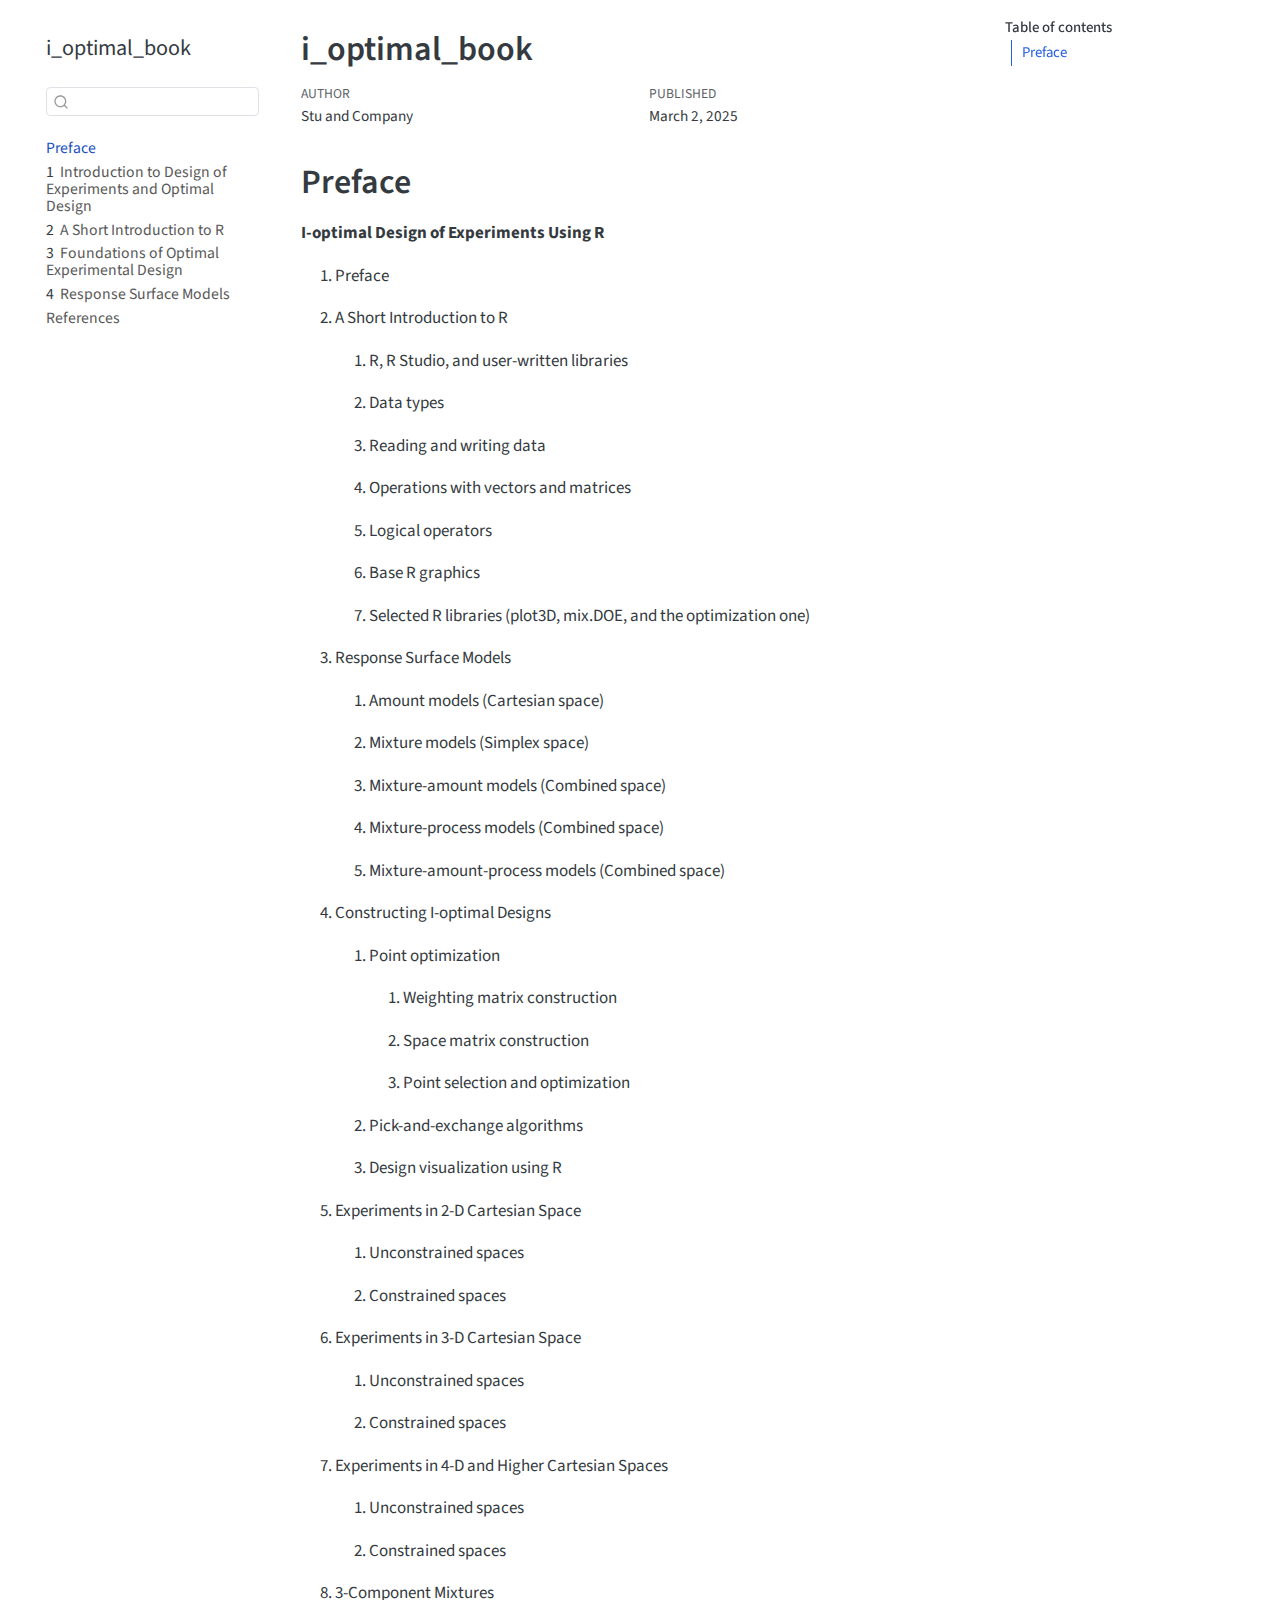
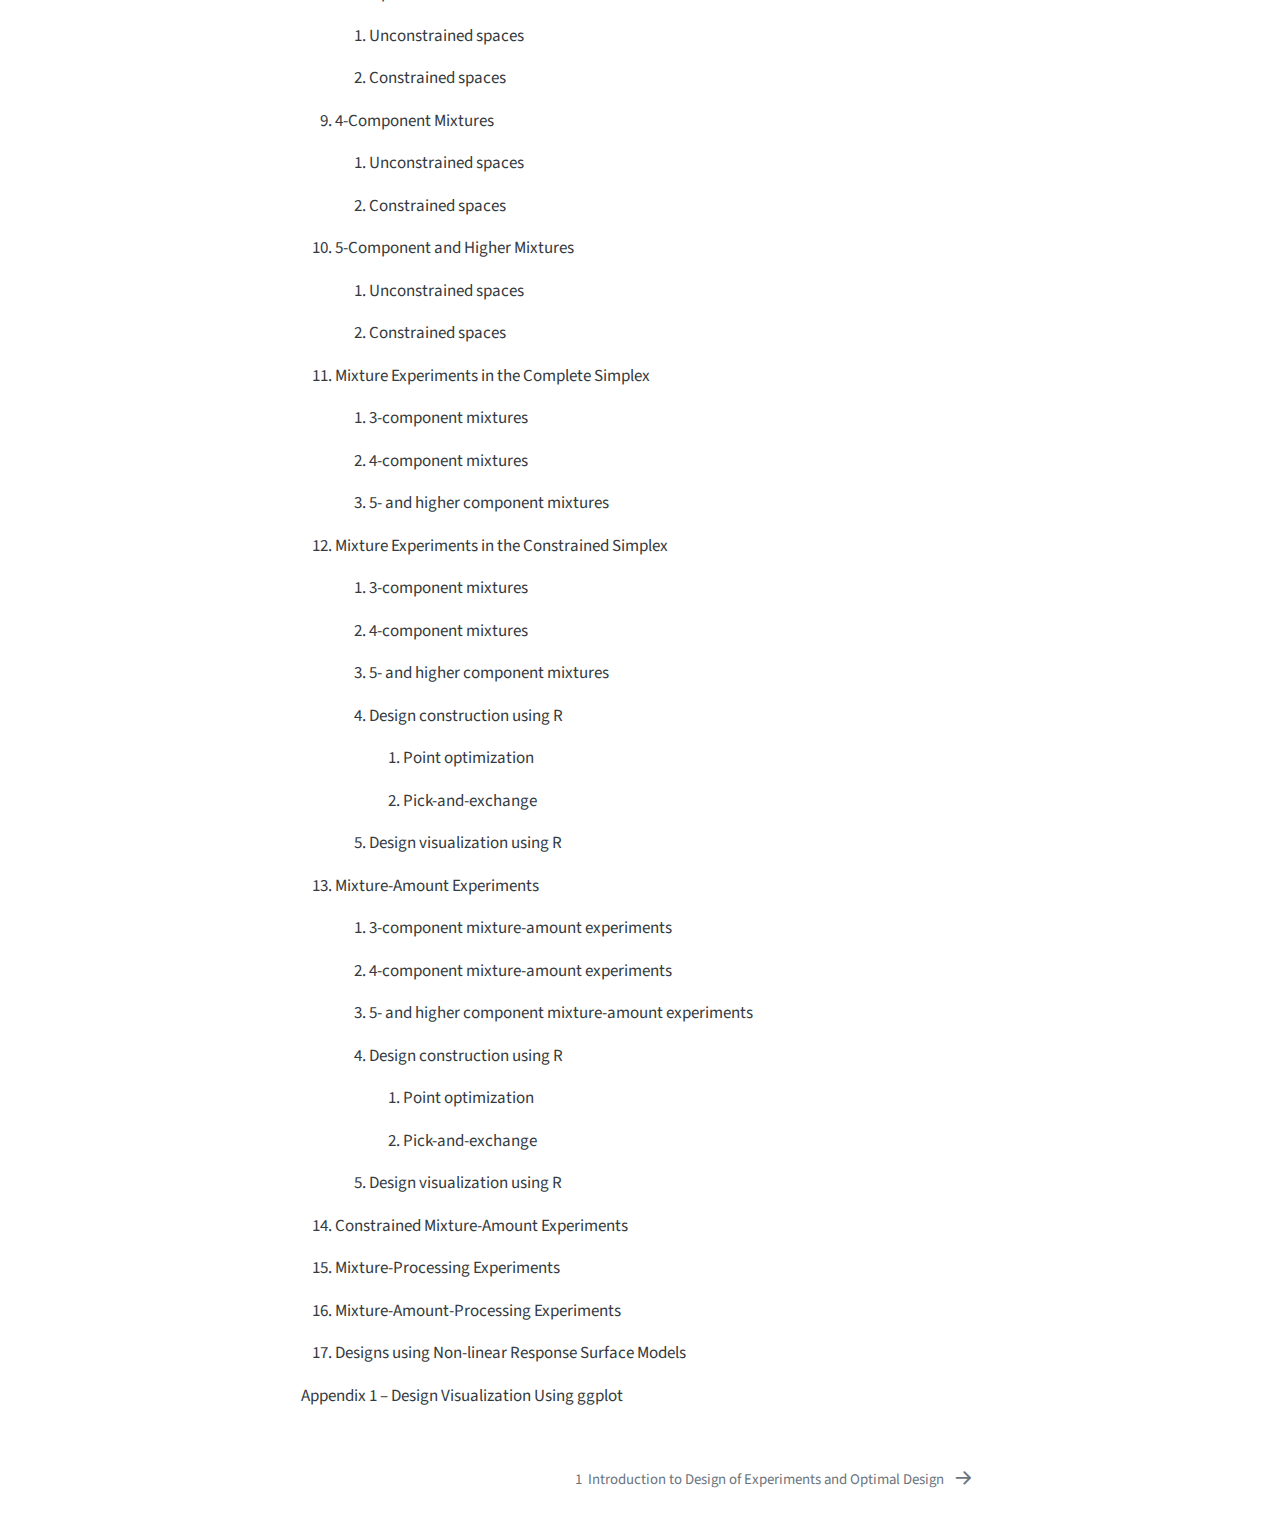
==== index.html @ 4485d0ed "Built site for gh-pages" ====
<!DOCTYPE html>
<html xmlns="http://www.w3.org/1999/xhtml" lang="en" xml:lang="en"><head>

<meta charset="utf-8">
<meta name="generator" content="quarto-1.5.57">

<meta name="viewport" content="width=device-width, initial-scale=1.0, user-scalable=yes">

<meta name="author" content="Stu and Company">
<meta name="dcterms.date" content="2025-03-02">

<title>i_optimal_book</title>
<style>
code{white-space: pre-wrap;}
span.smallcaps{font-variant: small-caps;}
div.columns{display: flex; gap: min(4vw, 1.5em);}
div.column{flex: auto; overflow-x: auto;}
div.hanging-indent{margin-left: 1.5em; text-indent: -1.5em;}
ul.task-list{list-style: none;}
ul.task-list li input[type="checkbox"] {
  width: 0.8em;
  margin: 0 0.8em 0.2em -1em; /* quarto-specific, see https://github.com/quarto-dev/quarto-cli/issues/4556 */ 
  vertical-align: middle;
}
</style>


<script src="site_libs/quarto-nav/quarto-nav.js"></script>
<script src="site_libs/quarto-nav/headroom.min.js"></script>
<script src="site_libs/clipboard/clipboard.min.js"></script>
<script src="site_libs/quarto-search/autocomplete.umd.js"></script>
<script src="site_libs/quarto-search/fuse.min.js"></script>
<script src="site_libs/quarto-search/quarto-search.js"></script>
<meta name="quarto:offset" content="./">
<link href="./05_preface.html" rel="next">
<script src="site_libs/quarto-html/quarto.js"></script>
<script src="site_libs/quarto-html/popper.min.js"></script>
<script src="site_libs/quarto-html/tippy.umd.min.js"></script>
<script src="site_libs/quarto-html/anchor.min.js"></script>
<link href="site_libs/quarto-html/tippy.css" rel="stylesheet">
<link href="site_libs/quarto-html/quarto-syntax-highlighting.css" rel="stylesheet" id="quarto-text-highlighting-styles">
<script src="site_libs/bootstrap/bootstrap.min.js"></script>
<link href="site_libs/bootstrap/bootstrap-icons.css" rel="stylesheet">
<link href="site_libs/bootstrap/bootstrap.min.css" rel="stylesheet" id="quarto-bootstrap" data-mode="light">
<script id="quarto-search-options" type="application/json">{
  "location": "sidebar",
  "copy-button": false,
  "collapse-after": 3,
  "panel-placement": "start",
  "type": "textbox",
  "limit": 50,
  "keyboard-shortcut": [
    "f",
    "/",
    "s"
  ],
  "show-item-context": false,
  "language": {
    "search-no-results-text": "No results",
    "search-matching-documents-text": "matching documents",
    "search-copy-link-title": "Copy link to search",
    "search-hide-matches-text": "Hide additional matches",
    "search-more-match-text": "more match in this document",
    "search-more-matches-text": "more matches in this document",
    "search-clear-button-title": "Clear",
    "search-text-placeholder": "",
    "search-detached-cancel-button-title": "Cancel",
    "search-submit-button-title": "Submit",
    "search-label": "Search"
  }
}</script>


</head>

<body class="nav-sidebar floating">

<div id="quarto-search-results"></div>
  <header id="quarto-header" class="headroom fixed-top">
  <nav class="quarto-secondary-nav">
    <div class="container-fluid d-flex">
      <button type="button" class="quarto-btn-toggle btn" data-bs-toggle="collapse" role="button" data-bs-target=".quarto-sidebar-collapse-item" aria-controls="quarto-sidebar" aria-expanded="false" aria-label="Toggle sidebar navigation" onclick="if (window.quartoToggleHeadroom) { window.quartoToggleHeadroom(); }">
        <i class="bi bi-layout-text-sidebar-reverse"></i>
      </button>
        <nav class="quarto-page-breadcrumbs" aria-label="breadcrumb"><ol class="breadcrumb"><li class="breadcrumb-item"><a href="./index.html">Preface</a></li></ol></nav>
        <a class="flex-grow-1" role="navigation" data-bs-toggle="collapse" data-bs-target=".quarto-sidebar-collapse-item" aria-controls="quarto-sidebar" aria-expanded="false" aria-label="Toggle sidebar navigation" onclick="if (window.quartoToggleHeadroom) { window.quartoToggleHeadroom(); }">      
        </a>
      <button type="button" class="btn quarto-search-button" aria-label="Search" onclick="window.quartoOpenSearch();">
        <i class="bi bi-search"></i>
      </button>
    </div>
  </nav>
</header>
<!-- content -->
<div id="quarto-content" class="quarto-container page-columns page-rows-contents page-layout-article">
<!-- sidebar -->
  <nav id="quarto-sidebar" class="sidebar collapse collapse-horizontal quarto-sidebar-collapse-item sidebar-navigation floating overflow-auto">
    <div class="pt-lg-2 mt-2 text-left sidebar-header">
    <div class="sidebar-title mb-0 py-0">
      <a href="./">i_optimal_book</a> 
    </div>
      </div>
        <div class="mt-2 flex-shrink-0 align-items-center">
        <div class="sidebar-search">
        <div id="quarto-search" class="" title="Search"></div>
        </div>
        </div>
    <div class="sidebar-menu-container"> 
    <ul class="list-unstyled mt-1">
        <li class="sidebar-item">
  <div class="sidebar-item-container"> 
  <a href="./index.html" class="sidebar-item-text sidebar-link active">
 <span class="menu-text">Preface</span></a>
  </div>
</li>
        <li class="sidebar-item">
  <div class="sidebar-item-container"> 
  <a href="./05_preface.html" class="sidebar-item-text sidebar-link">
 <span class="menu-text"><span class="chapter-number">1</span>&nbsp; <span class="chapter-title">Introduction to Design of Experiments and Optimal Design</span></span></a>
  </div>
</li>
        <li class="sidebar-item">
  <div class="sidebar-item-container"> 
  <a href="./10_intro_to_r.html" class="sidebar-item-text sidebar-link">
 <span class="menu-text"><span class="chapter-number">2</span>&nbsp; <span class="chapter-title">A Short Introduction to R</span></span></a>
  </div>
</li>
        <li class="sidebar-item">
  <div class="sidebar-item-container"> 
  <a href="./15_design_of_experiments.html" class="sidebar-item-text sidebar-link">
 <span class="menu-text"><span class="chapter-number">3</span>&nbsp; <span class="chapter-title">Foundations of Optimal Experimental Design</span></span></a>
  </div>
</li>
        <li class="sidebar-item">
  <div class="sidebar-item-container"> 
  <a href="./20_response_surface_models.html" class="sidebar-item-text sidebar-link">
 <span class="menu-text"><span class="chapter-number">4</span>&nbsp; <span class="chapter-title">Response Surface Models</span></span></a>
  </div>
</li>
        <li class="sidebar-item">
  <div class="sidebar-item-container"> 
  <a href="./references.html" class="sidebar-item-text sidebar-link">
 <span class="menu-text">References</span></a>
  </div>
</li>
    </ul>
    </div>
</nav>
<div id="quarto-sidebar-glass" class="quarto-sidebar-collapse-item" data-bs-toggle="collapse" data-bs-target=".quarto-sidebar-collapse-item"></div>
<!-- margin-sidebar -->
    <div id="quarto-margin-sidebar" class="sidebar margin-sidebar">
        <nav id="TOC" role="doc-toc" class="toc-active">
    <h2 id="toc-title">Table of contents</h2>
   
  <ul>
  <li><a href="#preface" id="toc-preface" class="nav-link active" data-scroll-target="#preface">Preface</a></li>
  </ul>
</nav>
    </div>
<!-- main -->
<main class="content" id="quarto-document-content">

<header id="title-block-header" class="quarto-title-block default">
<div class="quarto-title">
<h1 class="title">i_optimal_book</h1>
</div>



<div class="quarto-title-meta">

    <div>
    <div class="quarto-title-meta-heading">Author</div>
    <div class="quarto-title-meta-contents">
             <p>Stu and Company </p>
          </div>
  </div>
    
    <div>
    <div class="quarto-title-meta-heading">Published</div>
    <div class="quarto-title-meta-contents">
      <p class="date">March 2, 2025</p>
    </div>
  </div>
  
    
  </div>
  


</header>


<section id="preface" class="level1 unnumbered">
<h1 class="unnumbered">Preface</h1>
<p><strong>I-optimal Design of Experiments Using R</strong></p>
<ol type="1">
<li><p>Preface</p></li>
<li><p>A Short Introduction to R</p>
<ol type="1">
<li><p>R, R Studio, and user-written libraries</p></li>
<li><p>Data types</p></li>
<li><p>Reading and writing data</p></li>
<li><p>Operations with vectors and matrices</p></li>
<li><p>Logical operators</p></li>
<li><p>Base R graphics</p></li>
<li><p>Selected R libraries (plot3D, mix.DOE, and the optimization one)</p></li>
</ol></li>
<li><p>Response Surface Models</p>
<ol type="1">
<li><p>Amount models (Cartesian space)</p></li>
<li><p>Mixture models (Simplex space)</p></li>
<li><p>Mixture-amount models (Combined space)</p></li>
<li><p>Mixture-process models (Combined space)</p></li>
<li><p>Mixture-amount-process models (Combined space)</p></li>
</ol></li>
<li><p>Constructing I-optimal Designs</p>
<ol type="1">
<li><p>Point optimization</p>
<ol type="1">
<li><p>Weighting matrix construction</p></li>
<li><p>Space matrix construction</p></li>
<li><p>Point selection and optimization</p></li>
</ol></li>
<li><p>Pick-and-exchange algorithms</p></li>
<li><p>Design visualization using R</p></li>
</ol></li>
<li><p>Experiments in 2-D Cartesian Space</p>
<ol type="1">
<li><p>Unconstrained spaces</p></li>
<li><p>Constrained spaces</p></li>
</ol></li>
<li><p>Experiments in 3-D Cartesian Space</p>
<ol type="1">
<li><p>Unconstrained spaces</p></li>
<li><p>Constrained spaces</p></li>
</ol></li>
<li><p>Experiments in 4-D and Higher Cartesian Spaces</p>
<ol type="1">
<li><p>Unconstrained spaces</p></li>
<li><p>Constrained spaces</p></li>
</ol></li>
<li><p>3-Component Mixtures</p>
<ol type="1">
<li><p>Unconstrained spaces</p></li>
<li><p>Constrained spaces</p></li>
</ol></li>
<li><p>4-Component Mixtures</p>
<ol type="1">
<li><p>Unconstrained spaces</p></li>
<li><p>Constrained spaces</p></li>
</ol></li>
<li><p>5-Component and Higher Mixtures</p>
<ol type="1">
<li><p>Unconstrained spaces</p></li>
<li><p>Constrained spaces</p></li>
</ol></li>
<li><p>Mixture Experiments in the Complete Simplex</p>
<ol type="1">
<li><p>3-component mixtures</p></li>
<li><p>4-component mixtures</p></li>
<li><p>5- and higher component mixtures</p></li>
</ol></li>
<li><p>Mixture Experiments in the Constrained Simplex</p>
<ol type="1">
<li><p>3-component mixtures</p></li>
<li><p>4-component mixtures</p></li>
<li><p>5- and higher component mixtures&nbsp;</p></li>
<li><p>Design construction using R&nbsp;</p>
<ol type="1">
<li><p>Point optimization</p></li>
<li><p>Pick-and-exchange</p></li>
</ol></li>
<li><p>Design visualization using R&nbsp;</p></li>
</ol></li>
<li><p>Mixture-Amount Experiments</p>
<ol type="1">
<li><p>3-component mixture-amount experiments</p></li>
<li><p>4-component mixture-amount experiments</p></li>
<li><p>5- and higher component mixture-amount experiments&nbsp;</p></li>
<li><p>Design construction using R&nbsp;</p>
<ol type="1">
<li><p>Point optimization</p></li>
<li><p>Pick-and-exchange</p></li>
</ol></li>
<li><p>Design visualization using R</p></li>
</ol></li>
<li><p>Constrained Mixture-Amount Experiments</p></li>
<li><p>Mixture-Processing Experiments</p></li>
<li><p>Mixture-Amount-Processing Experiments</p></li>
<li><p>Designs using Non-linear Response Surface Models</p></li>
</ol>
<p>Appendix 1 – Design Visualization Using ggplot</p>


</section>

</main> <!-- /main -->
<script id="quarto-html-after-body" type="application/javascript">
window.document.addEventListener("DOMContentLoaded", function (event) {
  const toggleBodyColorMode = (bsSheetEl) => {
    const mode = bsSheetEl.getAttribute("data-mode");
    const bodyEl = window.document.querySelector("body");
    if (mode === "dark") {
      bodyEl.classList.add("quarto-dark");
      bodyEl.classList.remove("quarto-light");
    } else {
      bodyEl.classList.add("quarto-light");
      bodyEl.classList.remove("quarto-dark");
    }
  }
  const toggleBodyColorPrimary = () => {
    const bsSheetEl = window.document.querySelector("link#quarto-bootstrap");
    if (bsSheetEl) {
      toggleBodyColorMode(bsSheetEl);
    }
  }
  toggleBodyColorPrimary();  
  const icon = "";
  const anchorJS = new window.AnchorJS();
  anchorJS.options = {
    placement: 'right',
    icon: icon
  };
  anchorJS.add('.anchored');
  const isCodeAnnotation = (el) => {
    for (const clz of el.classList) {
      if (clz.startsWith('code-annotation-')) {                     
        return true;
      }
    }
    return false;
  }
  const onCopySuccess = function(e) {
    // button target
    const button = e.trigger;
    // don't keep focus
    button.blur();
    // flash "checked"
    button.classList.add('code-copy-button-checked');
    var currentTitle = button.getAttribute("title");
    button.setAttribute("title", "Copied!");
    let tooltip;
    if (window.bootstrap) {
      button.setAttribute("data-bs-toggle", "tooltip");
      button.setAttribute("data-bs-placement", "left");
      button.setAttribute("data-bs-title", "Copied!");
      tooltip = new bootstrap.Tooltip(button, 
        { trigger: "manual", 
          customClass: "code-copy-button-tooltip",
          offset: [0, -8]});
      tooltip.show();    
    }
    setTimeout(function() {
      if (tooltip) {
        tooltip.hide();
        button.removeAttribute("data-bs-title");
        button.removeAttribute("data-bs-toggle");
        button.removeAttribute("data-bs-placement");
      }
      button.setAttribute("title", currentTitle);
      button.classList.remove('code-copy-button-checked');
    }, 1000);
    // clear code selection
    e.clearSelection();
  }
  const getTextToCopy = function(trigger) {
      const codeEl = trigger.previousElementSibling.cloneNode(true);
      for (const childEl of codeEl.children) {
        if (isCodeAnnotation(childEl)) {
          childEl.remove();
        }
      }
      return codeEl.innerText;
  }
  const clipboard = new window.ClipboardJS('.code-copy-button:not([data-in-quarto-modal])', {
    text: getTextToCopy
  });
  clipboard.on('success', onCopySuccess);
  if (window.document.getElementById('quarto-embedded-source-code-modal')) {
    // For code content inside modals, clipBoardJS needs to be initialized with a container option
    // TODO: Check when it could be a function (https://github.com/zenorocha/clipboard.js/issues/860)
    const clipboardModal = new window.ClipboardJS('.code-copy-button[data-in-quarto-modal]', {
      text: getTextToCopy,
      container: window.document.getElementById('quarto-embedded-source-code-modal')
    });
    clipboardModal.on('success', onCopySuccess);
  }
    var localhostRegex = new RegExp(/^(?:http|https):\/\/localhost\:?[0-9]*\//);
    var mailtoRegex = new RegExp(/^mailto:/);
      var filterRegex = new RegExp('/' + window.location.host + '/');
    var isInternal = (href) => {
        return filterRegex.test(href) || localhostRegex.test(href) || mailtoRegex.test(href);
    }
    // Inspect non-navigation links and adorn them if external
 	var links = window.document.querySelectorAll('a[href]:not(.nav-link):not(.navbar-brand):not(.toc-action):not(.sidebar-link):not(.sidebar-item-toggle):not(.pagination-link):not(.no-external):not([aria-hidden]):not(.dropdown-item):not(.quarto-navigation-tool):not(.about-link)');
    for (var i=0; i<links.length; i++) {
      const link = links[i];
      if (!isInternal(link.href)) {
        // undo the damage that might have been done by quarto-nav.js in the case of
        // links that we want to consider external
        if (link.dataset.originalHref !== undefined) {
          link.href = link.dataset.originalHref;
        }
      }
    }
  function tippyHover(el, contentFn, onTriggerFn, onUntriggerFn) {
    const config = {
      allowHTML: true,
      maxWidth: 500,
      delay: 100,
      arrow: false,
      appendTo: function(el) {
          return el.parentElement;
      },
      interactive: true,
      interactiveBorder: 10,
      theme: 'quarto',
      placement: 'bottom-start',
    };
    if (contentFn) {
      config.content = contentFn;
    }
    if (onTriggerFn) {
      config.onTrigger = onTriggerFn;
    }
    if (onUntriggerFn) {
      config.onUntrigger = onUntriggerFn;
    }
    window.tippy(el, config); 
  }
  const noterefs = window.document.querySelectorAll('a[role="doc-noteref"]');
  for (var i=0; i<noterefs.length; i++) {
    const ref = noterefs[i];
    tippyHover(ref, function() {
      // use id or data attribute instead here
      let href = ref.getAttribute('data-footnote-href') || ref.getAttribute('href');
      try { href = new URL(href).hash; } catch {}
      const id = href.replace(/^#\/?/, "");
      const note = window.document.getElementById(id);
      if (note) {
        return note.innerHTML;
      } else {
        return "";
      }
    });
  }
  const xrefs = window.document.querySelectorAll('a.quarto-xref');
  const processXRef = (id, note) => {
    // Strip column container classes
    const stripColumnClz = (el) => {
      el.classList.remove("page-full", "page-columns");
      if (el.children) {
        for (const child of el.children) {
          stripColumnClz(child);
        }
      }
    }
    stripColumnClz(note)
    if (id === null || id.startsWith('sec-')) {
      // Special case sections, only their first couple elements
      const container = document.createElement("div");
      if (note.children && note.children.length > 2) {
        container.appendChild(note.children[0].cloneNode(true));
        for (let i = 1; i < note.children.length; i++) {
          const child = note.children[i];
          if (child.tagName === "P" && child.innerText === "") {
            continue;
          } else {
            container.appendChild(child.cloneNode(true));
            break;
          }
        }
        if (window.Quarto?.typesetMath) {
          window.Quarto.typesetMath(container);
        }
        return container.innerHTML
      } else {
        if (window.Quarto?.typesetMath) {
          window.Quarto.typesetMath(note);
        }
        return note.innerHTML;
      }
    } else {
      // Remove any anchor links if they are present
      const anchorLink = note.querySelector('a.anchorjs-link');
      if (anchorLink) {
        anchorLink.remove();
      }
      if (window.Quarto?.typesetMath) {
        window.Quarto.typesetMath(note);
      }
      // TODO in 1.5, we should make sure this works without a callout special case
      if (note.classList.contains("callout")) {
        return note.outerHTML;
      } else {
        return note.innerHTML;
      }
    }
  }
  for (var i=0; i<xrefs.length; i++) {
    const xref = xrefs[i];
    tippyHover(xref, undefined, function(instance) {
      instance.disable();
      let url = xref.getAttribute('href');
      let hash = undefined; 
      if (url.startsWith('#')) {
        hash = url;
      } else {
        try { hash = new URL(url).hash; } catch {}
      }
      if (hash) {
        const id = hash.replace(/^#\/?/, "");
        const note = window.document.getElementById(id);
        if (note !== null) {
          try {
            const html = processXRef(id, note.cloneNode(true));
            instance.setContent(html);
          } finally {
            instance.enable();
            instance.show();
          }
        } else {
          // See if we can fetch this
          fetch(url.split('#')[0])
          .then(res => res.text())
          .then(html => {
            const parser = new DOMParser();
            const htmlDoc = parser.parseFromString(html, "text/html");
            const note = htmlDoc.getElementById(id);
            if (note !== null) {
              const html = processXRef(id, note);
              instance.setContent(html);
            } 
          }).finally(() => {
            instance.enable();
            instance.show();
          });
        }
      } else {
        // See if we can fetch a full url (with no hash to target)
        // This is a special case and we should probably do some content thinning / targeting
        fetch(url)
        .then(res => res.text())
        .then(html => {
          const parser = new DOMParser();
          const htmlDoc = parser.parseFromString(html, "text/html");
          const note = htmlDoc.querySelector('main.content');
          if (note !== null) {
            // This should only happen for chapter cross references
            // (since there is no id in the URL)
            // remove the first header
            if (note.children.length > 0 && note.children[0].tagName === "HEADER") {
              note.children[0].remove();
            }
            const html = processXRef(null, note);
            instance.setContent(html);
          } 
        }).finally(() => {
          instance.enable();
          instance.show();
        });
      }
    }, function(instance) {
    });
  }
      let selectedAnnoteEl;
      const selectorForAnnotation = ( cell, annotation) => {
        let cellAttr = 'data-code-cell="' + cell + '"';
        let lineAttr = 'data-code-annotation="' +  annotation + '"';
        const selector = 'span[' + cellAttr + '][' + lineAttr + ']';
        return selector;
      }
      const selectCodeLines = (annoteEl) => {
        const doc = window.document;
        const targetCell = annoteEl.getAttribute("data-target-cell");
        const targetAnnotation = annoteEl.getAttribute("data-target-annotation");
        const annoteSpan = window.document.querySelector(selectorForAnnotation(targetCell, targetAnnotation));
        const lines = annoteSpan.getAttribute("data-code-lines").split(",");
        const lineIds = lines.map((line) => {
          return targetCell + "-" + line;
        })
        let top = null;
        let height = null;
        let parent = null;
        if (lineIds.length > 0) {
            //compute the position of the single el (top and bottom and make a div)
            const el = window.document.getElementById(lineIds[0]);
            top = el.offsetTop;
            height = el.offsetHeight;
            parent = el.parentElement.parentElement;
          if (lineIds.length > 1) {
            const lastEl = window.document.getElementById(lineIds[lineIds.length - 1]);
            const bottom = lastEl.offsetTop + lastEl.offsetHeight;
            height = bottom - top;
          }
          if (top !== null && height !== null && parent !== null) {
            // cook up a div (if necessary) and position it 
            let div = window.document.getElementById("code-annotation-line-highlight");
            if (div === null) {
              div = window.document.createElement("div");
              div.setAttribute("id", "code-annotation-line-highlight");
              div.style.position = 'absolute';
              parent.appendChild(div);
            }
            div.style.top = top - 2 + "px";
            div.style.height = height + 4 + "px";
            div.style.left = 0;
            let gutterDiv = window.document.getElementById("code-annotation-line-highlight-gutter");
            if (gutterDiv === null) {
              gutterDiv = window.document.createElement("div");
              gutterDiv.setAttribute("id", "code-annotation-line-highlight-gutter");
              gutterDiv.style.position = 'absolute';
              const codeCell = window.document.getElementById(targetCell);
              const gutter = codeCell.querySelector('.code-annotation-gutter');
              gutter.appendChild(gutterDiv);
            }
            gutterDiv.style.top = top - 2 + "px";
            gutterDiv.style.height = height + 4 + "px";
          }
          selectedAnnoteEl = annoteEl;
        }
      };
      const unselectCodeLines = () => {
        const elementsIds = ["code-annotation-line-highlight", "code-annotation-line-highlight-gutter"];
        elementsIds.forEach((elId) => {
          const div = window.document.getElementById(elId);
          if (div) {
            div.remove();
          }
        });
        selectedAnnoteEl = undefined;
      };
        // Handle positioning of the toggle
    window.addEventListener(
      "resize",
      throttle(() => {
        elRect = undefined;
        if (selectedAnnoteEl) {
          selectCodeLines(selectedAnnoteEl);
        }
      }, 10)
    );
    function throttle(fn, ms) {
    let throttle = false;
    let timer;
      return (...args) => {
        if(!throttle) { // first call gets through
            fn.apply(this, args);
            throttle = true;
        } else { // all the others get throttled
            if(timer) clearTimeout(timer); // cancel #2
            timer = setTimeout(() => {
              fn.apply(this, args);
              timer = throttle = false;
            }, ms);
        }
      };
    }
      // Attach click handler to the DT
      const annoteDls = window.document.querySelectorAll('dt[data-target-cell]');
      for (const annoteDlNode of annoteDls) {
        annoteDlNode.addEventListener('click', (event) => {
          const clickedEl = event.target;
          if (clickedEl !== selectedAnnoteEl) {
            unselectCodeLines();
            const activeEl = window.document.querySelector('dt[data-target-cell].code-annotation-active');
            if (activeEl) {
              activeEl.classList.remove('code-annotation-active');
            }
            selectCodeLines(clickedEl);
            clickedEl.classList.add('code-annotation-active');
          } else {
            // Unselect the line
            unselectCodeLines();
            clickedEl.classList.remove('code-annotation-active');
          }
        });
      }
  const findCites = (el) => {
    const parentEl = el.parentElement;
    if (parentEl) {
      const cites = parentEl.dataset.cites;
      if (cites) {
        return {
          el,
          cites: cites.split(' ')
        };
      } else {
        return findCites(el.parentElement)
      }
    } else {
      return undefined;
    }
  };
  var bibliorefs = window.document.querySelectorAll('a[role="doc-biblioref"]');
  for (var i=0; i<bibliorefs.length; i++) {
    const ref = bibliorefs[i];
    const citeInfo = findCites(ref);
    if (citeInfo) {
      tippyHover(citeInfo.el, function() {
        var popup = window.document.createElement('div');
        citeInfo.cites.forEach(function(cite) {
          var citeDiv = window.document.createElement('div');
          citeDiv.classList.add('hanging-indent');
          citeDiv.classList.add('csl-entry');
          var biblioDiv = window.document.getElementById('ref-' + cite);
          if (biblioDiv) {
            citeDiv.innerHTML = biblioDiv.innerHTML;
          }
          popup.appendChild(citeDiv);
        });
        return popup.innerHTML;
      });
    }
  }
});
</script>
<nav class="page-navigation">
  <div class="nav-page nav-page-previous">
  </div>
  <div class="nav-page nav-page-next">
      <a href="./05_preface.html" class="pagination-link" aria-label="Introduction to Design of Experiments and Optimal Design">
        <span class="nav-page-text"><span class="chapter-number">1</span>&nbsp; <span class="chapter-title">Introduction to Design of Experiments and Optimal Design</span></span> <i class="bi bi-arrow-right-short"></i>
      </a>
  </div>
</nav>
</div> <!-- /content -->




</body></html>
---- site_libs/quarto-html/tippy.css ----
.tippy-box[data-animation=fade][data-state=hidden]{opacity:0}[data-tippy-root]{max-width:calc(100vw - 10px)}.tippy-box{position:relative;background-color:#333;color:#fff;border-radius:4px;font-size:14px;line-height:1.4;white-space:normal;outline:0;transition-property:transform,visibility,opacity}.tippy-box[data-placement^=top]>.tippy-arrow{bottom:0}.tippy-box[data-placement^=top]>.tippy-arrow:before{bottom:-7px;left:0;border-width:8px 8px 0;border-top-color:initial;transform-origin:center top}.tippy-box[data-placement^=bottom]>.tippy-arrow{top:0}.tippy-box[data-placement^=bottom]>.tippy-arrow:before{top:-7px;left:0;border-width:0 8px 8px;border-bottom-color:initial;transform-origin:center bottom}.tippy-box[data-placement^=left]>.tippy-arrow{right:0}.tippy-box[data-placement^=left]>.tippy-arrow:before{border-width:8px 0 8px 8px;border-left-color:initial;right:-7px;transform-origin:center left}.tippy-box[data-placement^=right]>.tippy-arrow{left:0}.tippy-box[data-placement^=right]>.tippy-arrow:before{left:-7px;border-width:8px 8px 8px 0;border-right-color:initial;transform-origin:center right}.tippy-box[data-inertia][data-state=visible]{transition-timing-function:cubic-bezier(.54,1.5,.38,1.11)}.tippy-arrow{width:16px;height:16px;color:#333}.tippy-arrow:before{content:"";position:absolute;border-color:transparent;border-style:solid}.tippy-content{position:relative;padding:5px 9px;z-index:1}
---- site_libs/quarto-html/quarto-syntax-highlighting.css ----
/* quarto syntax highlight colors */
:root {
  --quarto-hl-ot-color: #003B4F;
  --quarto-hl-at-color: #657422;
  --quarto-hl-ss-color: #20794D;
  --quarto-hl-an-color: #5E5E5E;
  --quarto-hl-fu-color: #4758AB;
  --quarto-hl-st-color: #20794D;
  --quarto-hl-cf-color: #003B4F;
  --quarto-hl-op-color: #5E5E5E;
  --quarto-hl-er-color: #AD0000;
  --quarto-hl-bn-color: #AD0000;
  --quarto-hl-al-color: #AD0000;
  --quarto-hl-va-color: #111111;
  --quarto-hl-bu-color: inherit;
  --quarto-hl-ex-color: inherit;
  --quarto-hl-pp-color: #AD0000;
  --quarto-hl-in-color: #5E5E5E;
  --quarto-hl-vs-color: #20794D;
  --quarto-hl-wa-color: #5E5E5E;
  --quarto-hl-do-color: #5E5E5E;
  --quarto-hl-im-color: #00769E;
  --quarto-hl-ch-color: #20794D;
  --quarto-hl-dt-color: #AD0000;
  --quarto-hl-fl-color: #AD0000;
  --quarto-hl-co-color: #5E5E5E;
  --quarto-hl-cv-color: #5E5E5E;
  --quarto-hl-cn-color: #8f5902;
  --quarto-hl-sc-color: #5E5E5E;
  --quarto-hl-dv-color: #AD0000;
  --quarto-hl-kw-color: #003B4F;
}

/* other quarto variables */
:root {
  --quarto-font-monospace: SFMono-Regular, Menlo, Monaco, Consolas, "Liberation Mono", "Courier New", monospace;
}

pre > code.sourceCode > span {
  color: #003B4F;
}

code span {
  color: #003B4F;
}

code.sourceCode > span {
  color: #003B4F;
}

div.sourceCode,
div.sourceCode pre.sourceCode {
  color: #003B4F;
}

code span.ot {
  color: #003B4F;
  font-style: inherit;
}

code span.at {
  color: #657422;
  font-style: inherit;
}

code span.ss {
  color: #20794D;
  font-style: inherit;
}

code span.an {
  color: #5E5E5E;
  font-style: inherit;
}

code span.fu {
  color: #4758AB;
  font-style: inherit;
}

code span.st {
  color: #20794D;
  font-style: inherit;
}

code span.cf {
  color: #003B4F;
  font-weight: bold;
  font-style: inherit;
}

code span.op {
  color: #5E5E5E;
  font-style: inherit;
}

code span.er {
  color: #AD0000;
  font-style: inherit;
}

code span.bn {
  color: #AD0000;
  font-style: inherit;
}

code span.al {
  color: #AD0000;
  font-style: inherit;
}

code span.va {
  color: #111111;
  font-style: inherit;
}

code span.bu {
  font-style: inherit;
}

code span.ex {
  font-style: inherit;
}

code span.pp {
  color: #AD0000;
  font-style: inherit;
}

code span.in {
  color: #5E5E5E;
  font-style: inherit;
}

code span.vs {
  color: #20794D;
  font-style: inherit;
}

code span.wa {
  color: #5E5E5E;
  font-style: italic;
}

code span.do {
  color: #5E5E5E;
  font-style: italic;
}

code span.im {
  color: #00769E;
  font-style: inherit;
}

code span.ch {
  color: #20794D;
  font-style: inherit;
}

code span.dt {
  color: #AD0000;
  font-style: inherit;
}

code span.fl {
  color: #AD0000;
  font-style: inherit;
}

code span.co {
  color: #5E5E5E;
  font-style: inherit;
}

code span.cv {
  color: #5E5E5E;
  font-style: italic;
}

code span.cn {
  color: #8f5902;
  font-style: inherit;
}

code span.sc {
  color: #5E5E5E;
  font-style: inherit;
}

code span.dv {
  color: #AD0000;
  font-style: inherit;
}

code span.kw {
  color: #003B4F;
  font-weight: bold;
  font-style: inherit;
}

.prevent-inlining {
  content: "</";
}

/*# sourceMappingURL=debc5d5d77c3f9108843748ff7464032.css.map */
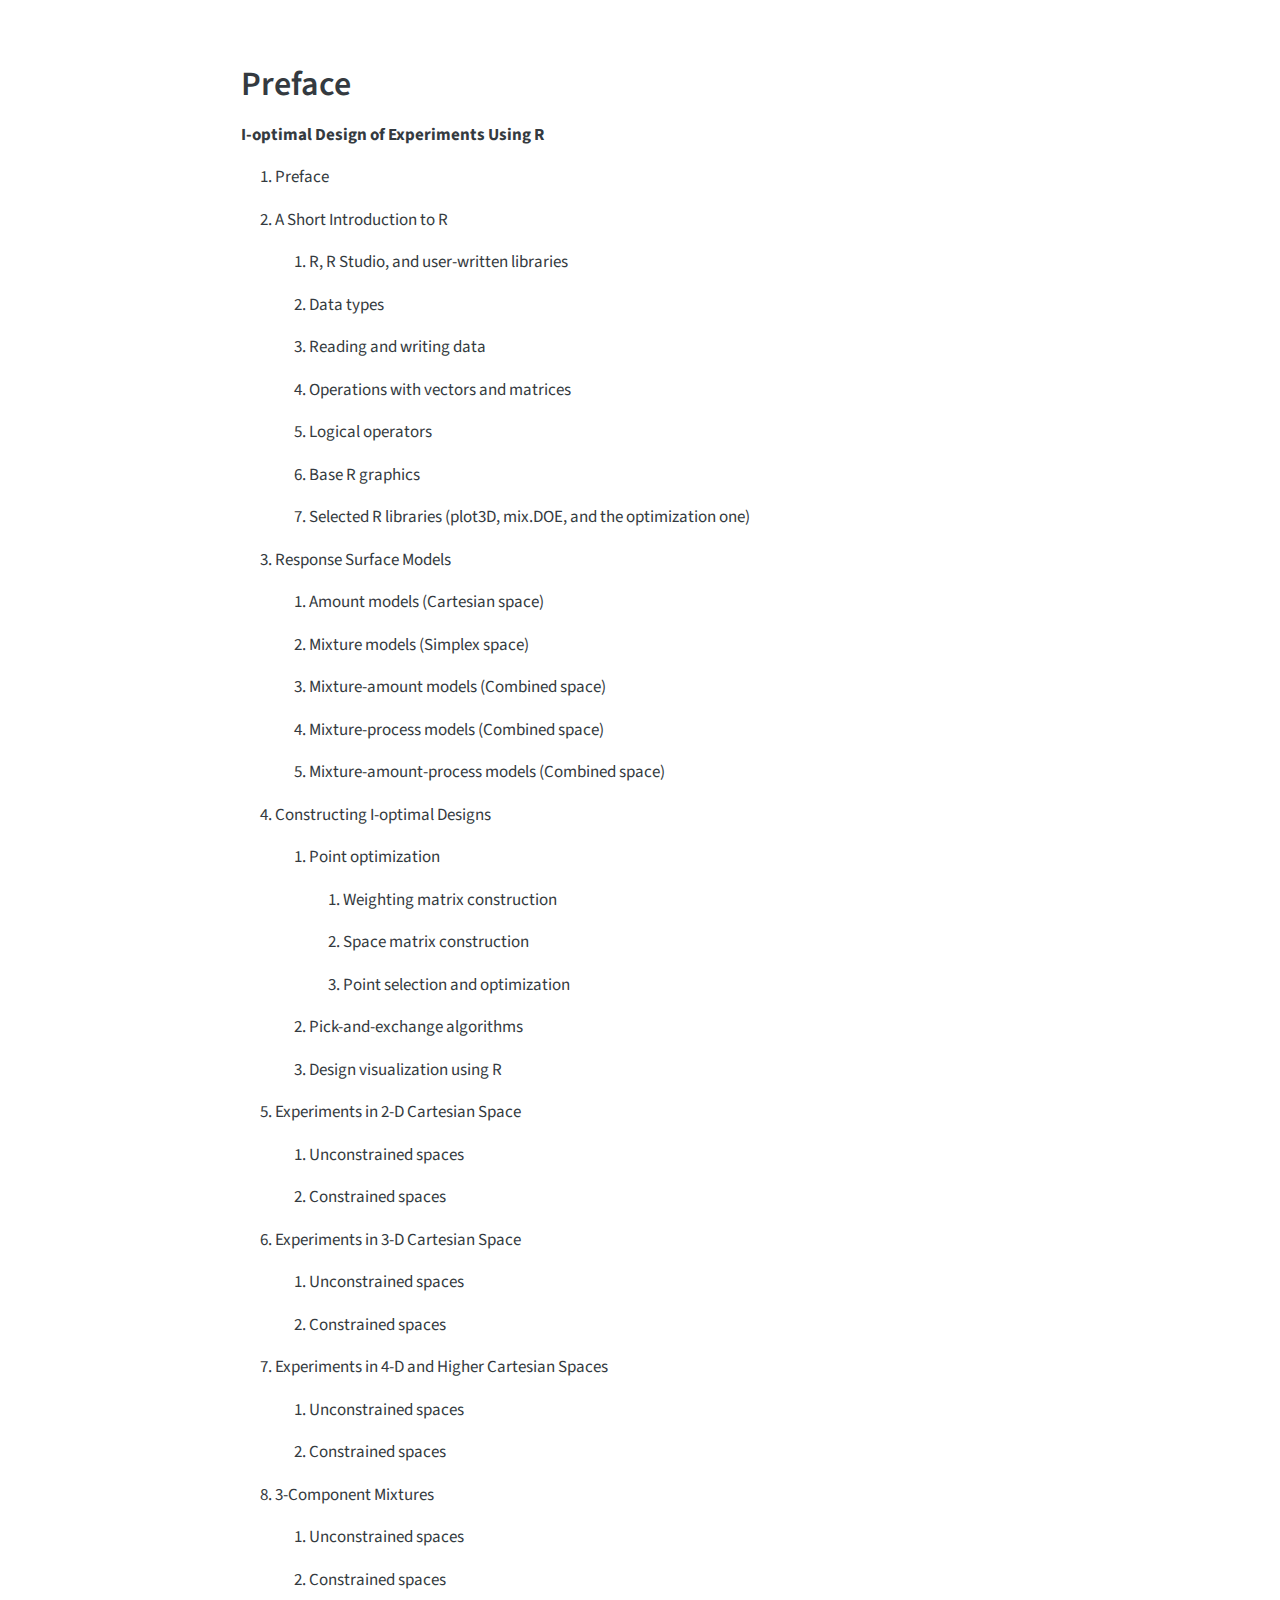
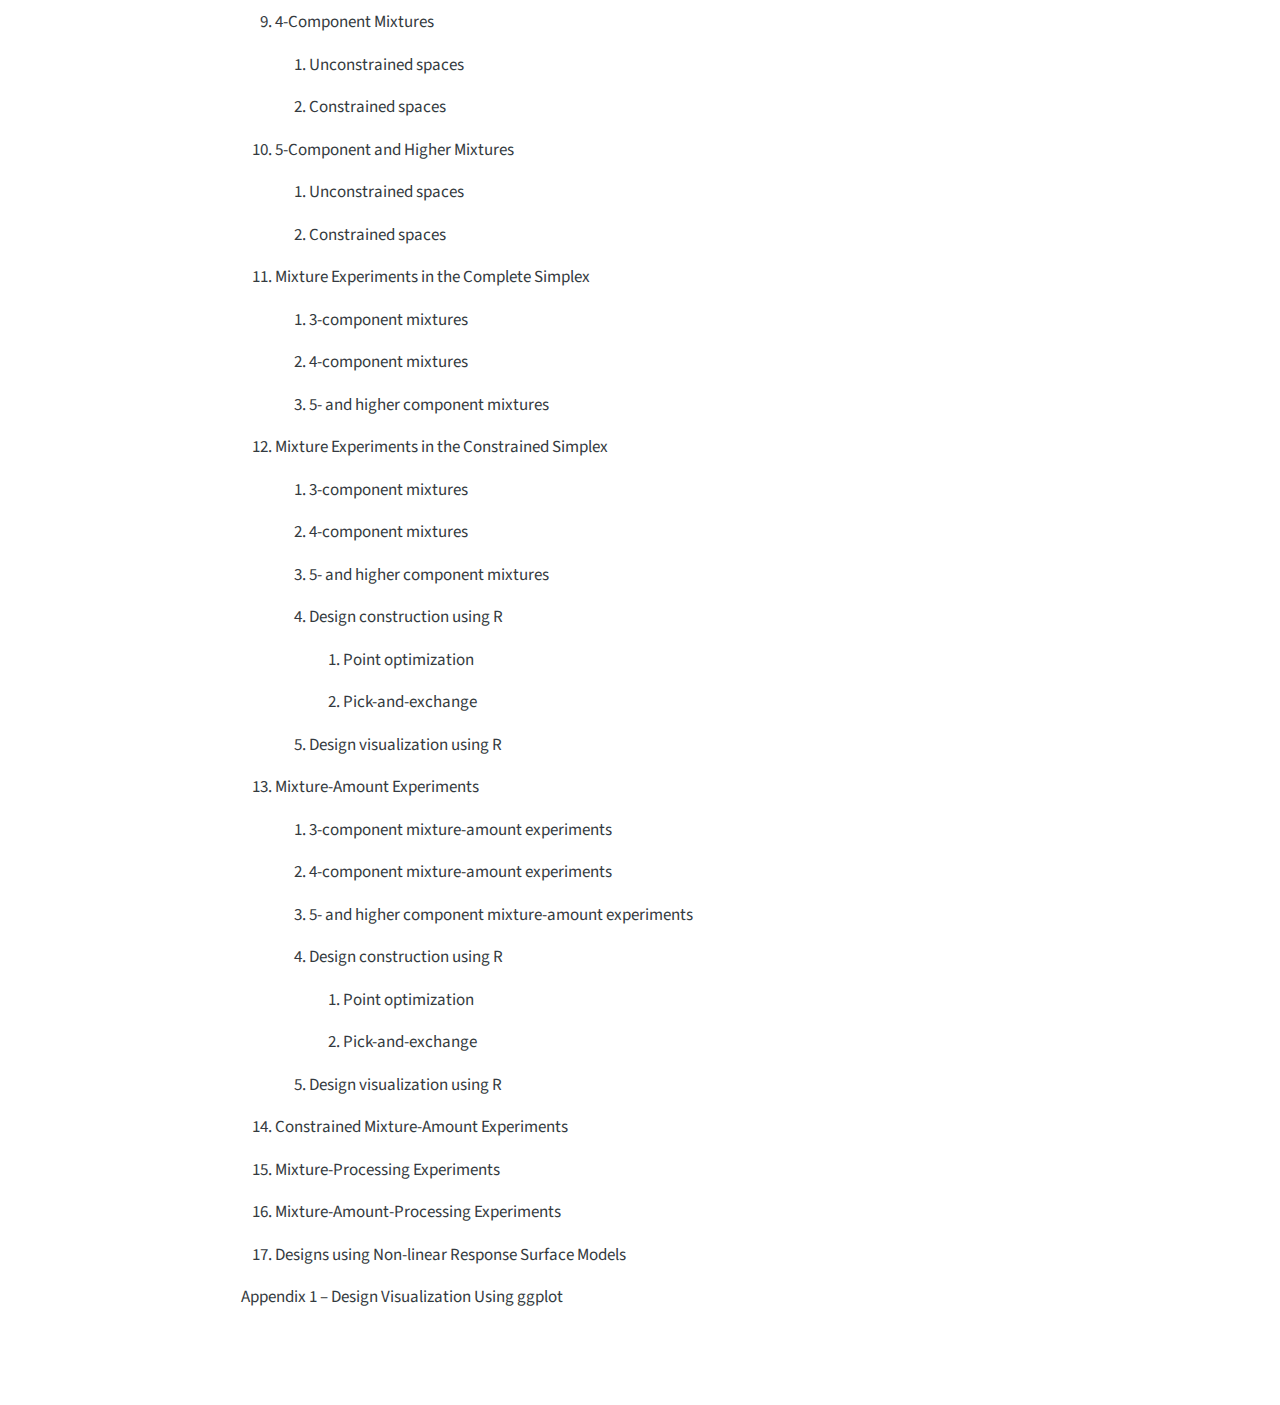
==== commit 6e5ddddb: "Built site for gh-pages" ====
--- a/index.html
+++ b/index.html
@@ -6,10 +6,8 @@
 
 <meta name="viewport" content="width=device-width, initial-scale=1.0, user-scalable=yes">
 
-<meta name="author" content="Stu and Company">
-<meta name="dcterms.date" content="2025-03-02">
-
-<title>i_optimal_book</title>
+
+<title>index</title>
 <style>
 code{white-space: pre-wrap;}
 span.smallcaps{font-variant: small-caps;}
@@ -26,13 +24,11 @@
 
 
 <script src="site_libs/quarto-nav/quarto-nav.js"></script>
-<script src="site_libs/quarto-nav/headroom.min.js"></script>
 <script src="site_libs/clipboard/clipboard.min.js"></script>
 <script src="site_libs/quarto-search/autocomplete.umd.js"></script>
 <script src="site_libs/quarto-search/fuse.min.js"></script>
 <script src="site_libs/quarto-search/quarto-search.js"></script>
 <meta name="quarto:offset" content="./">
-<link href="./05_preface.html" rel="next">
 <script src="site_libs/quarto-html/quarto.js"></script>
 <script src="site_libs/quarto-html/popper.min.js"></script>
 <script src="site_libs/quarto-html/tippy.umd.min.js"></script>
@@ -73,122 +69,18 @@
 
 </head>
 
-<body class="nav-sidebar floating">
+<body class="fullcontent">
 
 <div id="quarto-search-results"></div>
-  <header id="quarto-header" class="headroom fixed-top">
-  <nav class="quarto-secondary-nav">
-    <div class="container-fluid d-flex">
-      <button type="button" class="quarto-btn-toggle btn" data-bs-toggle="collapse" role="button" data-bs-target=".quarto-sidebar-collapse-item" aria-controls="quarto-sidebar" aria-expanded="false" aria-label="Toggle sidebar navigation" onclick="if (window.quartoToggleHeadroom) { window.quartoToggleHeadroom(); }">
-        <i class="bi bi-layout-text-sidebar-reverse"></i>
-      </button>
-        <nav class="quarto-page-breadcrumbs" aria-label="breadcrumb"><ol class="breadcrumb"><li class="breadcrumb-item"><a href="./index.html">Preface</a></li></ol></nav>
-        <a class="flex-grow-1" role="navigation" data-bs-toggle="collapse" data-bs-target=".quarto-sidebar-collapse-item" aria-controls="quarto-sidebar" aria-expanded="false" aria-label="Toggle sidebar navigation" onclick="if (window.quartoToggleHeadroom) { window.quartoToggleHeadroom(); }">      
-        </a>
-      <button type="button" class="btn quarto-search-button" aria-label="Search" onclick="window.quartoOpenSearch();">
-        <i class="bi bi-search"></i>
-      </button>
-    </div>
-  </nav>
-</header>
 <!-- content -->
 <div id="quarto-content" class="quarto-container page-columns page-rows-contents page-layout-article">
 <!-- sidebar -->
-  <nav id="quarto-sidebar" class="sidebar collapse collapse-horizontal quarto-sidebar-collapse-item sidebar-navigation floating overflow-auto">
-    <div class="pt-lg-2 mt-2 text-left sidebar-header">
-    <div class="sidebar-title mb-0 py-0">
-      <a href="./">i_optimal_book</a> 
-    </div>
-      </div>
-        <div class="mt-2 flex-shrink-0 align-items-center">
-        <div class="sidebar-search">
-        <div id="quarto-search" class="" title="Search"></div>
-        </div>
-        </div>
-    <div class="sidebar-menu-container"> 
-    <ul class="list-unstyled mt-1">
-        <li class="sidebar-item">
-  <div class="sidebar-item-container"> 
-  <a href="./index.html" class="sidebar-item-text sidebar-link active">
- <span class="menu-text">Preface</span></a>
-  </div>
-</li>
-        <li class="sidebar-item">
-  <div class="sidebar-item-container"> 
-  <a href="./05_preface.html" class="sidebar-item-text sidebar-link">
- <span class="menu-text"><span class="chapter-number">1</span>&nbsp; <span class="chapter-title">Introduction to Design of Experiments and Optimal Design</span></span></a>
-  </div>
-</li>
-        <li class="sidebar-item">
-  <div class="sidebar-item-container"> 
-  <a href="./10_intro_to_r.html" class="sidebar-item-text sidebar-link">
- <span class="menu-text"><span class="chapter-number">2</span>&nbsp; <span class="chapter-title">A Short Introduction to R</span></span></a>
-  </div>
-</li>
-        <li class="sidebar-item">
-  <div class="sidebar-item-container"> 
-  <a href="./15_design_of_experiments.html" class="sidebar-item-text sidebar-link">
- <span class="menu-text"><span class="chapter-number">3</span>&nbsp; <span class="chapter-title">Foundations of Optimal Experimental Design</span></span></a>
-  </div>
-</li>
-        <li class="sidebar-item">
-  <div class="sidebar-item-container"> 
-  <a href="./20_response_surface_models.html" class="sidebar-item-text sidebar-link">
- <span class="menu-text"><span class="chapter-number">4</span>&nbsp; <span class="chapter-title">Response Surface Models</span></span></a>
-  </div>
-</li>
-        <li class="sidebar-item">
-  <div class="sidebar-item-container"> 
-  <a href="./references.html" class="sidebar-item-text sidebar-link">
- <span class="menu-text">References</span></a>
-  </div>
-</li>
-    </ul>
-    </div>
-</nav>
-<div id="quarto-sidebar-glass" class="quarto-sidebar-collapse-item" data-bs-toggle="collapse" data-bs-target=".quarto-sidebar-collapse-item"></div>
 <!-- margin-sidebar -->
-    <div id="quarto-margin-sidebar" class="sidebar margin-sidebar">
-        <nav id="TOC" role="doc-toc" class="toc-active">
-    <h2 id="toc-title">Table of contents</h2>
-   
-  <ul>
-  <li><a href="#preface" id="toc-preface" class="nav-link active" data-scroll-target="#preface">Preface</a></li>
-  </ul>
-</nav>
-    </div>
+    
 <!-- main -->
 <main class="content" id="quarto-document-content">
 
-<header id="title-block-header" class="quarto-title-block default">
-<div class="quarto-title">
-<h1 class="title">i_optimal_book</h1>
-</div>
-
-
-
-<div class="quarto-title-meta">
-
-    <div>
-    <div class="quarto-title-meta-heading">Author</div>
-    <div class="quarto-title-meta-contents">
-             <p>Stu and Company </p>
-          </div>
-  </div>
-    
-    <div>
-    <div class="quarto-title-meta-heading">Published</div>
-    <div class="quarto-title-meta-contents">
-      <p class="date">March 2, 2025</p>
-    </div>
-  </div>
-  
-    
-  </div>
-  
-
-
-</header>
+
 
 
 <section id="preface" class="level1 unnumbered">
@@ -388,7 +280,7 @@
   }
     var localhostRegex = new RegExp(/^(?:http|https):\/\/localhost\:?[0-9]*\//);
     var mailtoRegex = new RegExp(/^mailto:/);
-      var filterRegex = new RegExp('/' + window.location.host + '/');
+      var filterRegex = new RegExp("https:\/\/amannars\.github\.io\/i_optimal_design\/");
     var isInternal = (href) => {
         return filterRegex.test(href) || localhostRegex.test(href) || mailtoRegex.test(href);
     }
@@ -716,15 +608,6 @@
   }
 });
 </script>
-<nav class="page-navigation">
-  <div class="nav-page nav-page-previous">
-  </div>
-  <div class="nav-page nav-page-next">
-      <a href="./05_preface.html" class="pagination-link" aria-label="Introduction to Design of Experiments and Optimal Design">
-        <span class="nav-page-text"><span class="chapter-number">1</span>&nbsp; <span class="chapter-title">Introduction to Design of Experiments and Optimal Design</span></span> <i class="bi bi-arrow-right-short"></i>
-      </a>
-  </div>
-</nav>
 </div> <!-- /content -->
 
 
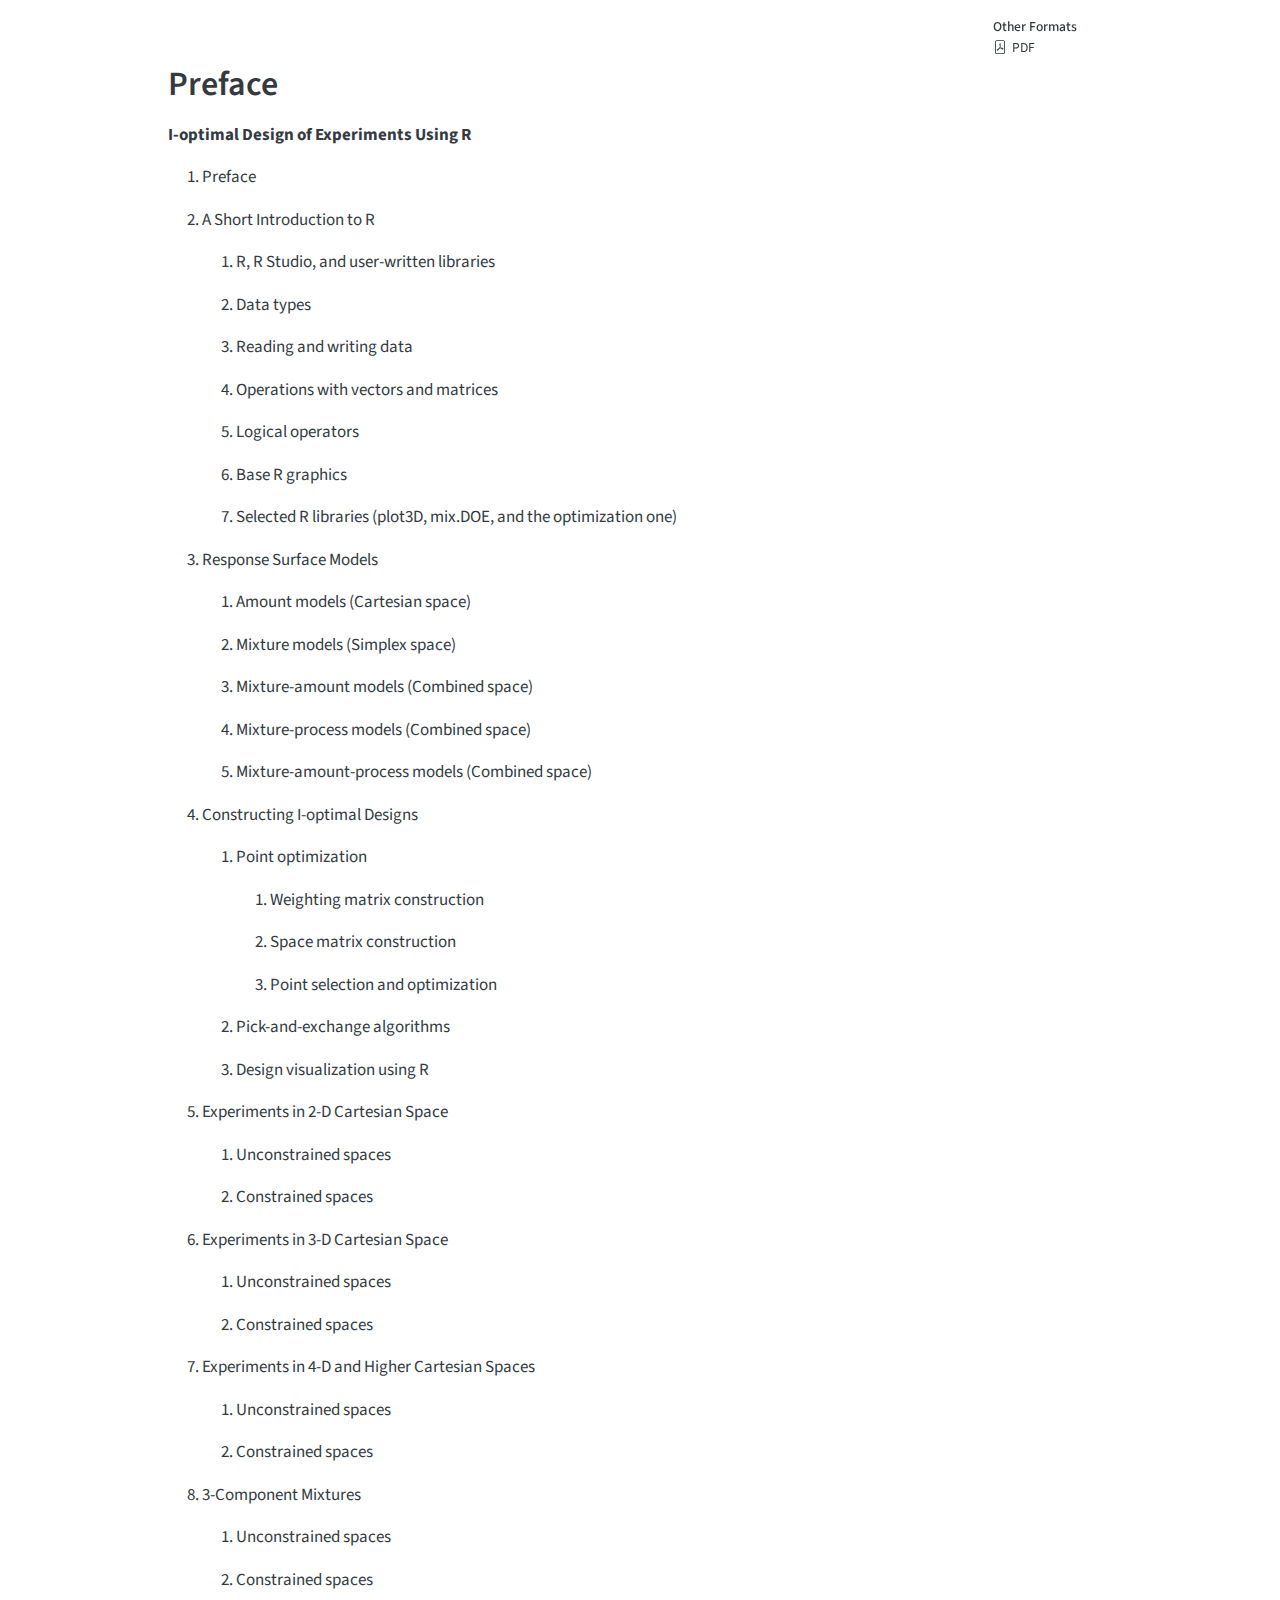
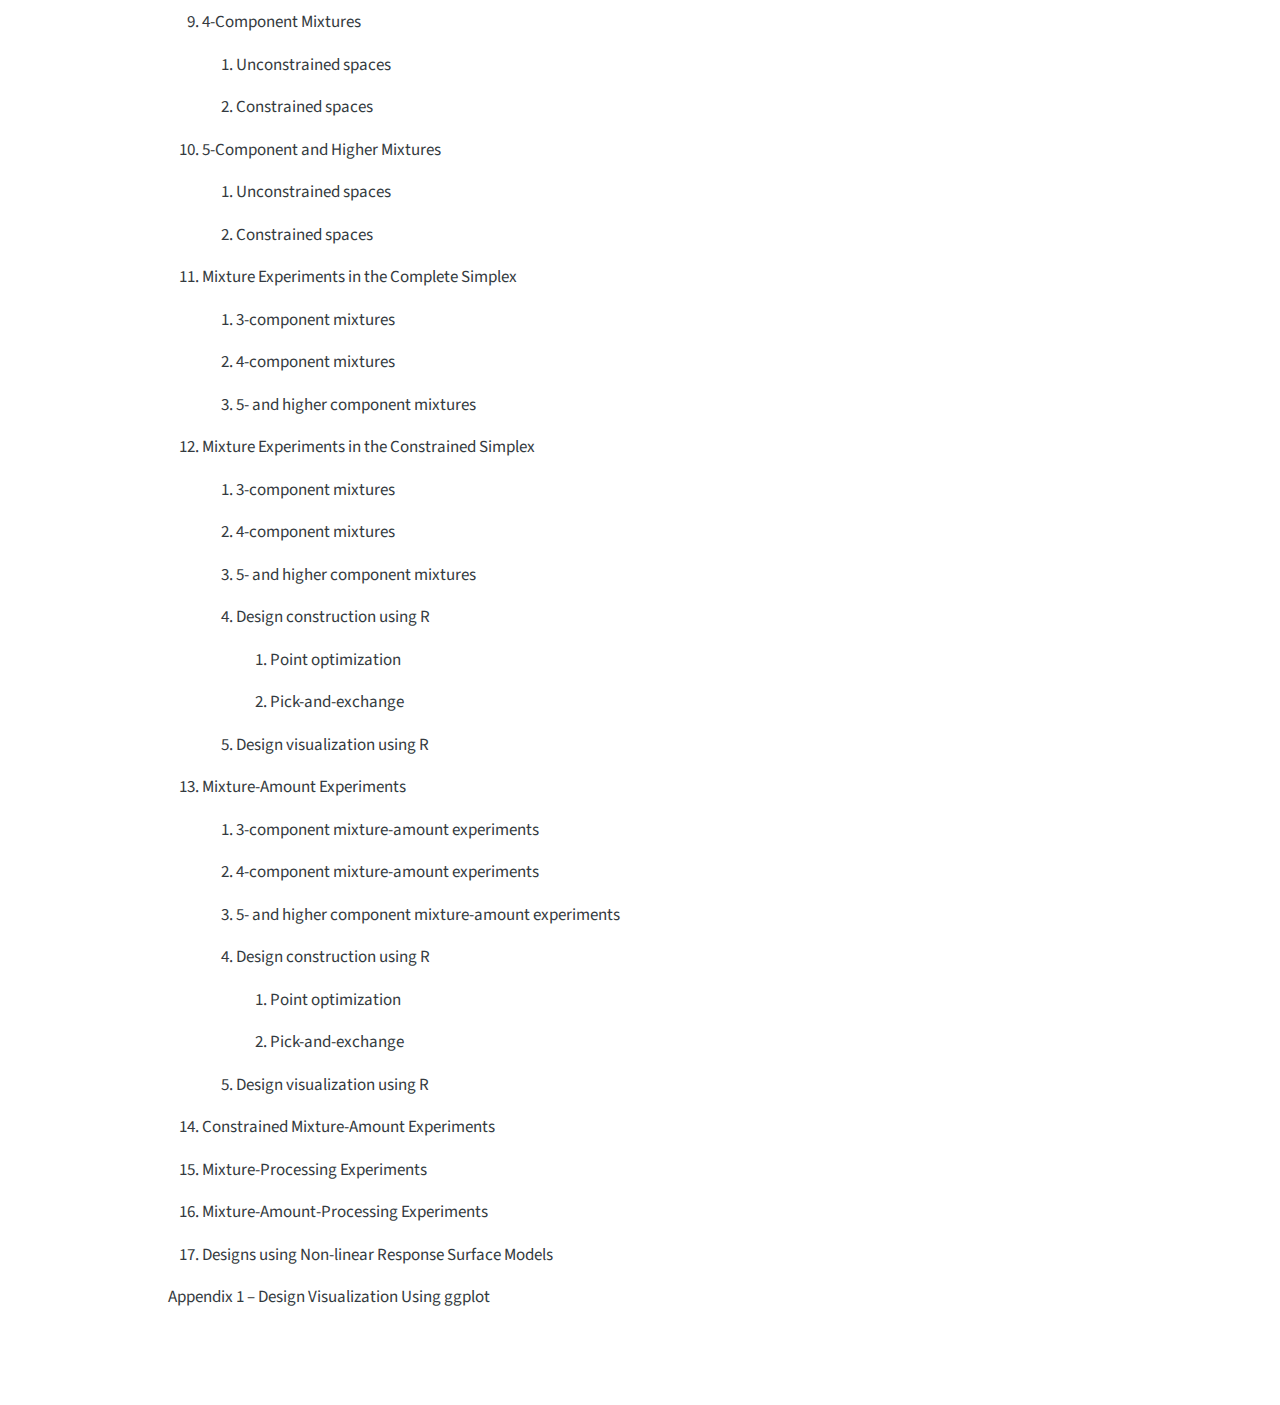
==== commit 86dbc209: "Built site for gh-pages" ====
--- a/index.html
+++ b/index.html
@@ -69,14 +69,16 @@
 
 </head>
 
-<body class="fullcontent">
+<body>
 
 <div id="quarto-search-results"></div>
 <!-- content -->
 <div id="quarto-content" class="quarto-container page-columns page-rows-contents page-layout-article">
 <!-- sidebar -->
 <!-- margin-sidebar -->
-    
+    <div id="quarto-margin-sidebar" class="sidebar margin-sidebar">
+        
+    <div class="quarto-alternate-formats"><h2>Other Formats</h2><ul><li><a href="index.pdf"><i class="bi bi-file-pdf"></i>PDF</a></li></ul></div></div>
 <!-- main -->
 <main class="content" id="quarto-document-content">
 
